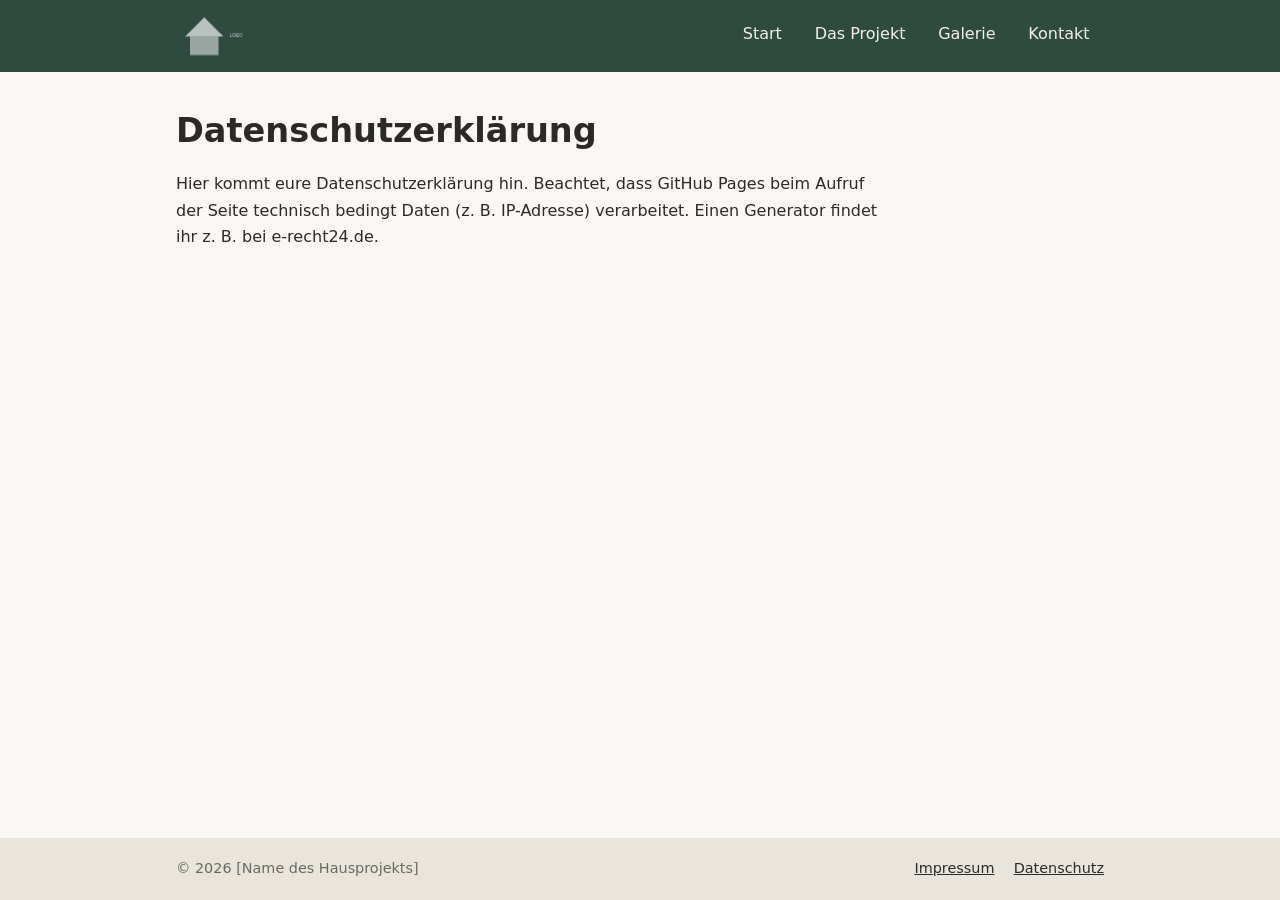
==== datenschutz.html @ 8087976a "Add files via upload" ====
<!DOCTYPE html>
<html lang="de">
<head>
<meta charset="utf-8">
<meta name="viewport" content="width=device-width, initial-scale=1">
<title>Datenschutzerklärung – [Name des Hausprojekts]</title>
<link rel="stylesheet" href="style.css">
</head>
<body>
<header class="site-header">
<div class="header-inner">
<a class="logo" href="index.html"><img src="assets/logo.png" alt="Logo [Name des Hausprojekts]"></a>
<button class="nav-toggle" aria-expanded="false" aria-controls="nav" onclick="var n=document.getElementById('nav');var o=n.classList.toggle('open');this.setAttribute('aria-expanded',o)">Menü</button>
<nav class="nav" id="nav" aria-label="Hauptnavigation">
<ul>
<li><a href="index.html">Start</a></li>
<li><a href="projekt.html">Das Projekt</a></li>
<li><a href="galerie.html">Galerie</a></li>
<li><a href="kontakt.html">Kontakt</a></li>
</ul>
</nav>
</div>
</header>
<main>
<h1>Datenschutzerklärung</h1>
<p>Hier kommt eure Datenschutzerklärung hin. Beachtet, dass GitHub Pages beim Aufruf der Seite technisch bedingt Daten (z. B. IP-Adresse) verarbeitet. Einen Generator findet ihr z. B. bei e-recht24.de.</p>
</main>
<footer class="site-footer">
<div class="footer-inner">
<span>© 2026 [Name des Hausprojekts]</span>
<ul><li><a href="impressum.html">Impressum</a></li><li><a href="datenschutz.html">Datenschutz</a></li></ul>
</div>
</footer>
</body>
</html>
---- style.css ----
:root{
  --bg:#faf8f4; --text:#2b2a28; --muted:#6b6862;
  --header-bg:#2f4a3f; --header-text:#f4f1ea; --accent:#d9a441;
  --footer-bg:#e9e5dc; --maxw:60rem;
}
*{box-sizing:border-box}
html{height:100%}
body{margin:0;min-height:100%;display:flex;flex-direction:column;
  font-family:system-ui,-apple-system,"Segoe UI",Roboto,sans-serif;
  line-height:1.65;color:var(--text);background:var(--bg)}
a{color:var(--header-bg)}
:focus-visible{outline:3px solid var(--accent);outline-offset:2px}

/* Kopfzeile */
.site-header{background:var(--header-bg);color:var(--header-text);position:sticky;top:0;z-index:10}
.header-inner{max-width:var(--maxw);margin:0 auto;padding:.5rem 1rem;
  display:flex;align-items:center;justify-content:space-between;gap:1rem;flex-wrap:wrap}
.logo img{display:block;height:3.5rem;width:auto}
.nav-toggle{display:none}
.nav ul{list-style:none;margin:0;padding:0;display:flex;gap:.25rem;flex-wrap:wrap}
.nav a{display:block;padding:.5rem .9rem;color:var(--header-text);text-decoration:none;
  border-bottom:3px solid transparent}
.nav a:hover{border-bottom-color:var(--accent)}
.nav a[aria-current="page"]{border-bottom-color:var(--accent);font-weight:600}

/* Inhalt */
main{flex:1;width:100%;max-width:var(--maxw);margin:0 auto;padding:2rem 1rem 3rem}
h1{font-size:2.1rem;line-height:1.2;margin:.2em 0 .6em}
h2{font-size:1.4rem;margin:2em 0 .5em}
p{max-width:70ch}
.hero img{width:100%;height:auto;border-radius:6px;margin-bottom:1.5rem}
.gallery{display:grid;grid-template-columns:repeat(auto-fill,minmax(14rem,1fr));gap:1rem;margin-top:1rem}
.gallery img{width:100%;height:12rem;object-fit:cover;border-radius:6px}

/* Fußzeile */
.site-footer{background:var(--footer-bg);color:var(--muted);font-size:.9rem}
.footer-inner{max-width:var(--maxw);margin:0 auto;padding:1.2rem 1rem;
  display:flex;justify-content:space-between;gap:1rem;flex-wrap:wrap}
.site-footer a{color:var(--text)}
.site-footer ul{list-style:none;margin:0;padding:0;display:flex;gap:1.2rem}

/* Handy */
@media (max-width:40rem){
  .nav-toggle{display:block;background:none;border:1px solid var(--header-text);
    color:var(--header-text);padding:.4rem .8rem;border-radius:4px;font:inherit;cursor:pointer}
  .nav{width:100%;display:none}
  .nav.open{display:block}
  .nav ul{flex-direction:column}
  h1{font-size:1.7rem}
}
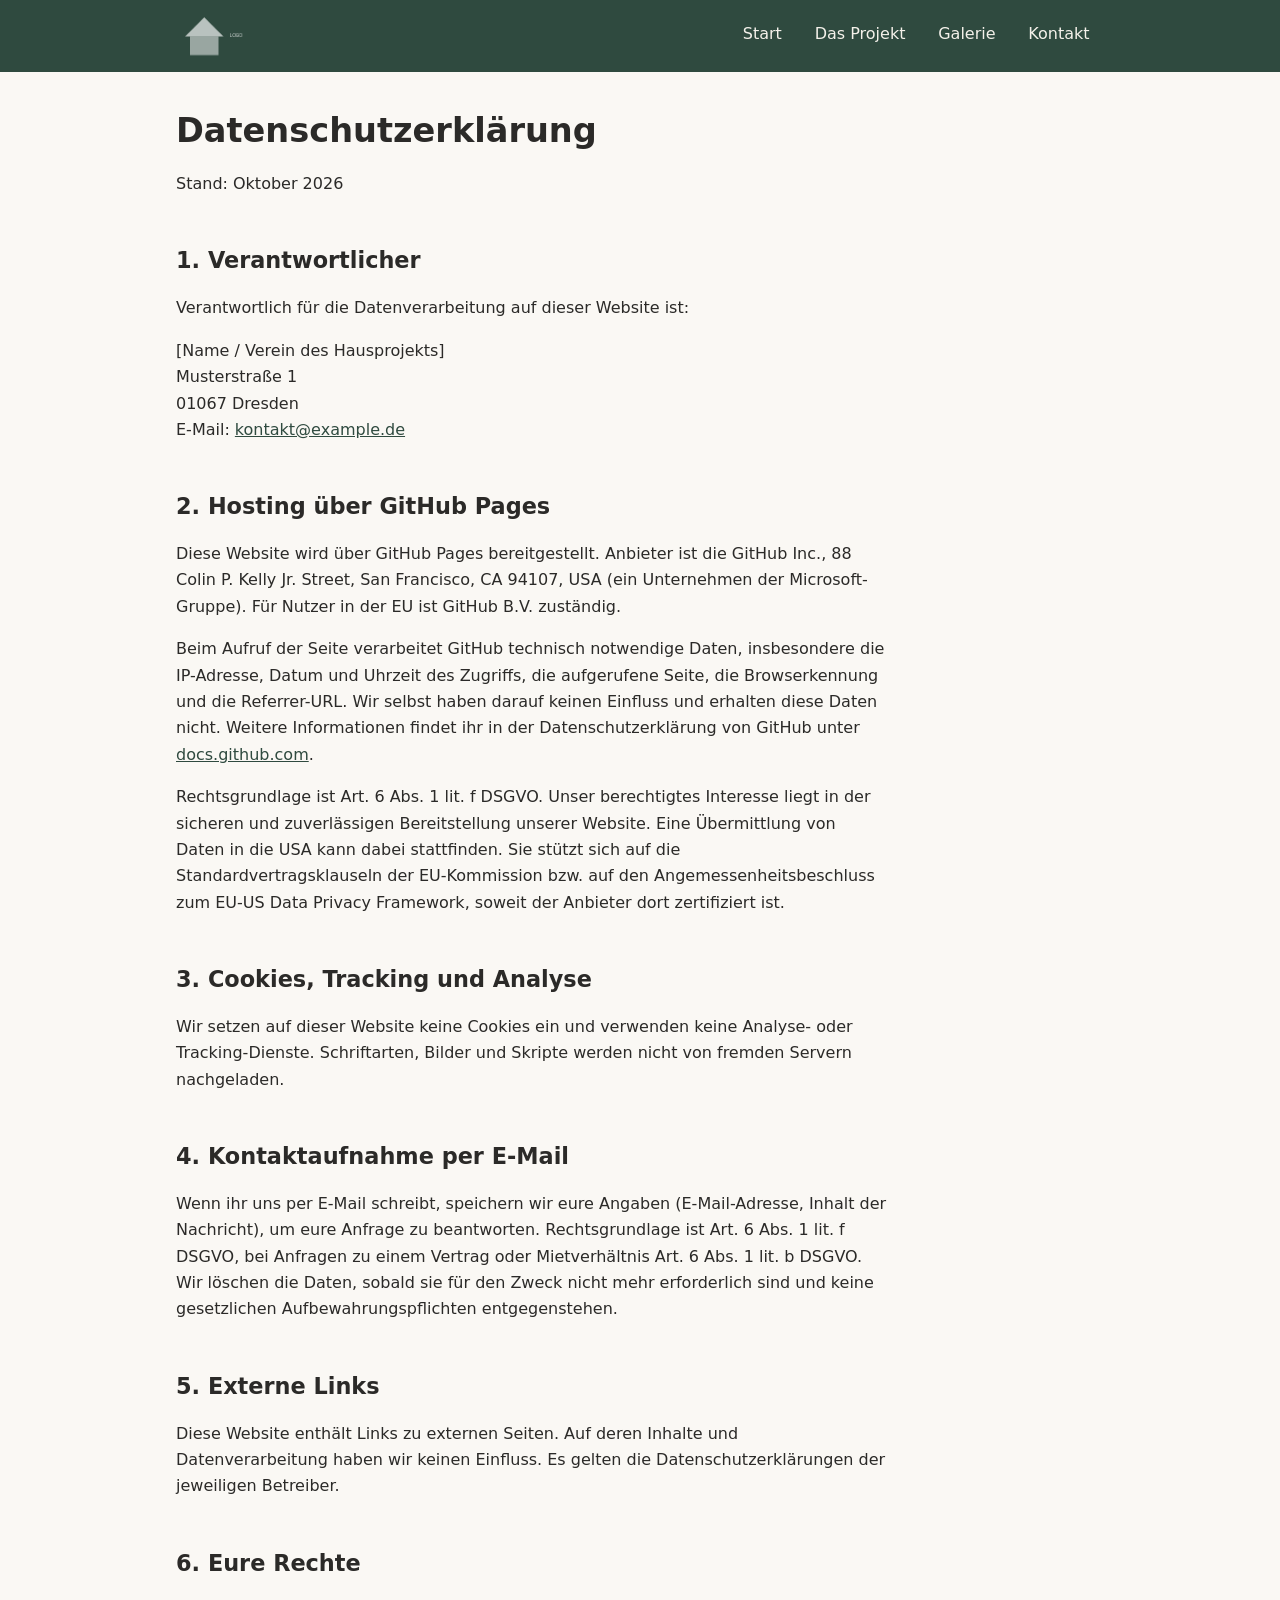
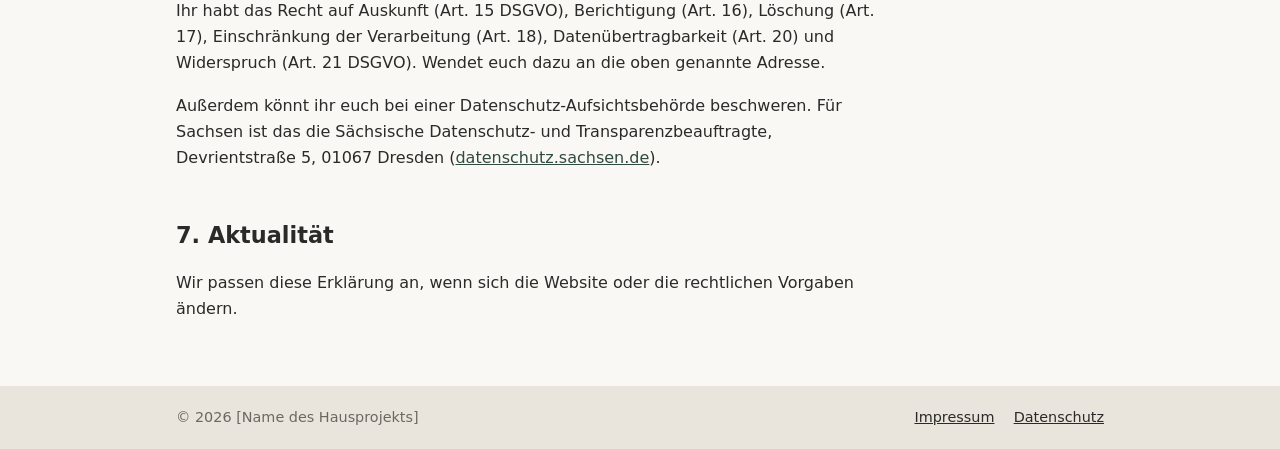
==== commit d3eb5f8a: "Add files via upload" ====
--- a/datenschutz.html
+++ b/datenschutz.html
@@ -23,7 +23,32 @@
 </header>
 <main>
 <h1>Datenschutzerklärung</h1>
-<p>Hier kommt eure Datenschutzerklärung hin. Beachtet, dass GitHub Pages beim Aufruf der Seite technisch bedingt Daten (z. B. IP-Adresse) verarbeitet. Einen Generator findet ihr z. B. bei e-recht24.de.</p>
+<p>Stand: Oktober 2026</p>
+
+<h2>1. Verantwortlicher</h2>
+<p>Verantwortlich für die Datenverarbeitung auf dieser Website ist:</p>
+<p>[Name / Verein des Hausprojekts]<br>Musterstraße 1<br>01067 Dresden<br>E-Mail: <a href="mailto:kontakt@example.de">kontakt@example.de</a></p>
+
+<h2>2. Hosting über GitHub Pages</h2>
+<p>Diese Website wird über GitHub Pages bereitgestellt. Anbieter ist die GitHub Inc., 88 Colin P. Kelly Jr. Street, San Francisco, CA 94107, USA (ein Unternehmen der Microsoft-Gruppe). Für Nutzer in der EU ist GitHub B.V. zuständig.</p>
+<p>Beim Aufruf der Seite verarbeitet GitHub technisch notwendige Daten, insbesondere die IP-Adresse, Datum und Uhrzeit des Zugriffs, die aufgerufene Seite, die Browserkennung und die Referrer-URL. Wir selbst haben darauf keinen Einfluss und erhalten diese Daten nicht. Weitere Informationen findet ihr in der Datenschutzerklärung von GitHub unter <a href="https://docs.github.com/de/site-policy/privacy-policies/github-general-privacy-statement" rel="noopener">docs.github.com</a>.</p>
+<p>Rechtsgrundlage ist Art. 6 Abs. 1 lit. f DSGVO. Unser berechtigtes Interesse liegt in der sicheren und zuverlässigen Bereitstellung unserer Website. Eine Übermittlung von Daten in die USA kann dabei stattfinden. Sie stützt sich auf die Standardvertragsklauseln der EU-Kommission bzw. auf den Angemessenheitsbeschluss zum EU-US Data Privacy Framework, soweit der Anbieter dort zertifiziert ist.</p>
+
+<h2>3. Cookies, Tracking und Analyse</h2>
+<p>Wir setzen auf dieser Website keine Cookies ein und verwenden keine Analyse- oder Tracking-Dienste. Schriftarten, Bilder und Skripte werden nicht von fremden Servern nachgeladen.</p>
+
+<h2>4. Kontaktaufnahme per E-Mail</h2>
+<p>Wenn ihr uns per E-Mail schreibt, speichern wir eure Angaben (E-Mail-Adresse, Inhalt der Nachricht), um eure Anfrage zu beantworten. Rechtsgrundlage ist Art. 6 Abs. 1 lit. f DSGVO, bei Anfragen zu einem Vertrag oder Mietverhältnis Art. 6 Abs. 1 lit. b DSGVO. Wir löschen die Daten, sobald sie für den Zweck nicht mehr erforderlich sind und keine gesetzlichen Aufbewahrungspflichten entgegenstehen.</p>
+
+<h2>5. Externe Links</h2>
+<p>Diese Website enthält Links zu externen Seiten. Auf deren Inhalte und Datenverarbeitung haben wir keinen Einfluss. Es gelten die Datenschutzerklärungen der jeweiligen Betreiber.</p>
+
+<h2>6. Eure Rechte</h2>
+<p>Ihr habt das Recht auf Auskunft (Art. 15 DSGVO), Berichtigung (Art. 16), Löschung (Art. 17), Einschränkung der Verarbeitung (Art. 18), Datenübertragbarkeit (Art. 20) und Widerspruch (Art. 21 DSGVO). Wendet euch dazu an die oben genannte Adresse.</p>
+<p>Außerdem könnt ihr euch bei einer Datenschutz-Aufsichtsbehörde beschweren. Für Sachsen ist das die Sächsische Datenschutz- und Transparenzbeauftragte, Devrientstraße 5, 01067 Dresden (<a href="https://www.datenschutz.sachsen.de" rel="noopener">datenschutz.sachsen.de</a>).</p>
+
+<h2>7. Aktualität</h2>
+<p>Wir passen diese Erklärung an, wenn sich die Website oder die rechtlichen Vorgaben ändern.</p>
 </main>
 <footer class="site-footer">
 <div class="footer-inner">
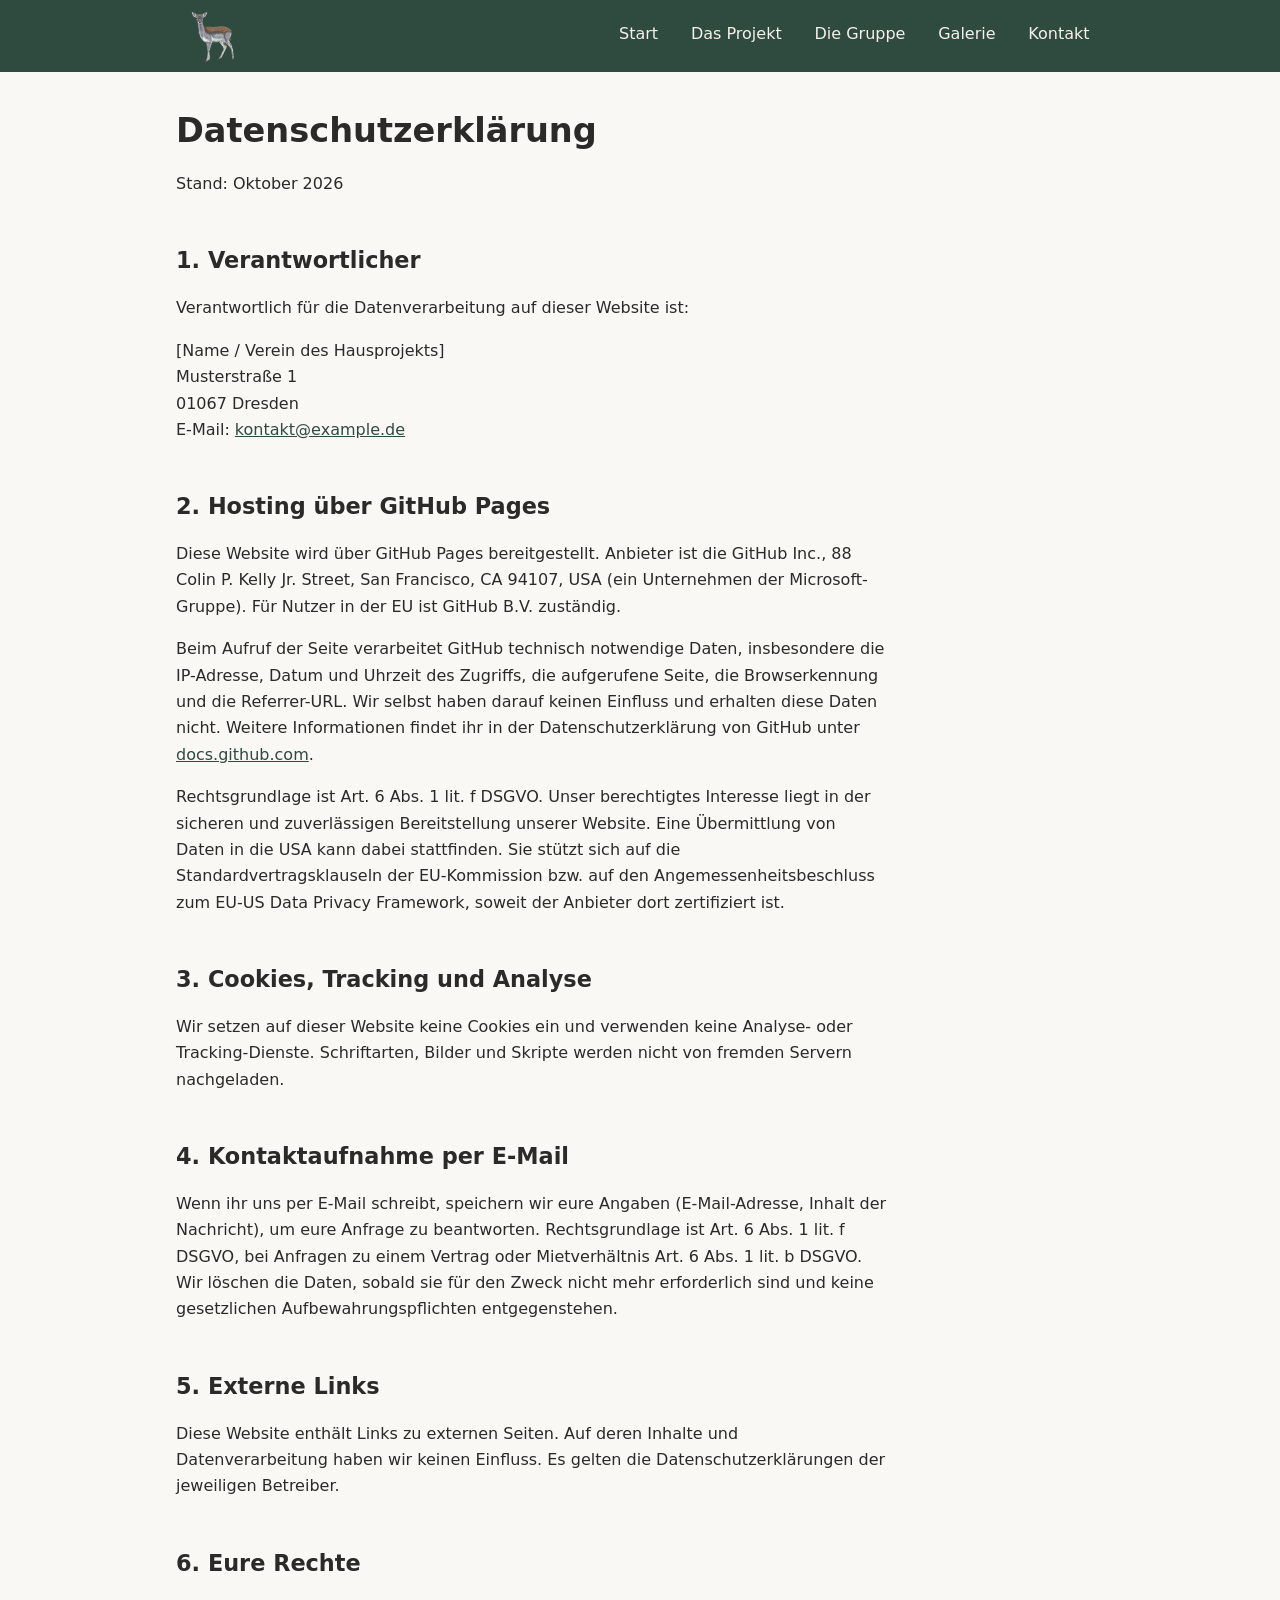
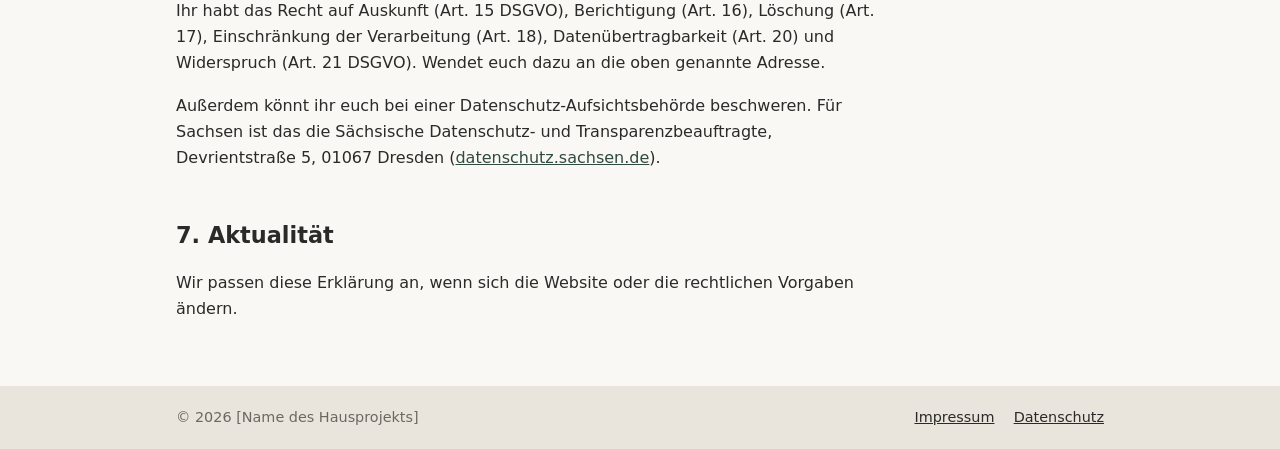
==== commit 0969d5e9: "Add files via upload" ====
--- a/datenschutz.html
+++ b/datenschutz.html
@@ -15,6 +15,7 @@
 <ul>
 <li><a href="index.html">Start</a></li>
 <li><a href="projekt.html">Das Projekt</a></li>
+<li><a href="gruppe.html">Die Gruppe</a></li>
 <li><a href="galerie.html">Galerie</a></li>
 <li><a href="kontakt.html">Kontakt</a></li>
 </ul>
--- a/style.css
+++ b/style.css
@@ -48,3 +48,10 @@
   .nav ul{flex-direction:column}
   h1{font-size:1.7rem}
 }
+
+
+.werte{margin:1rem 0 2rem}
+.werte dt{font-weight:700;font-size:1.15rem;margin-top:1.5rem;
+  padding-left:.8rem;border-left:4px solid var(--accent)}
+.werte dd{margin:.3rem 0 0;padding-left:.8rem;max-width:70ch;
+  border-left:4px solid var(--accent)}
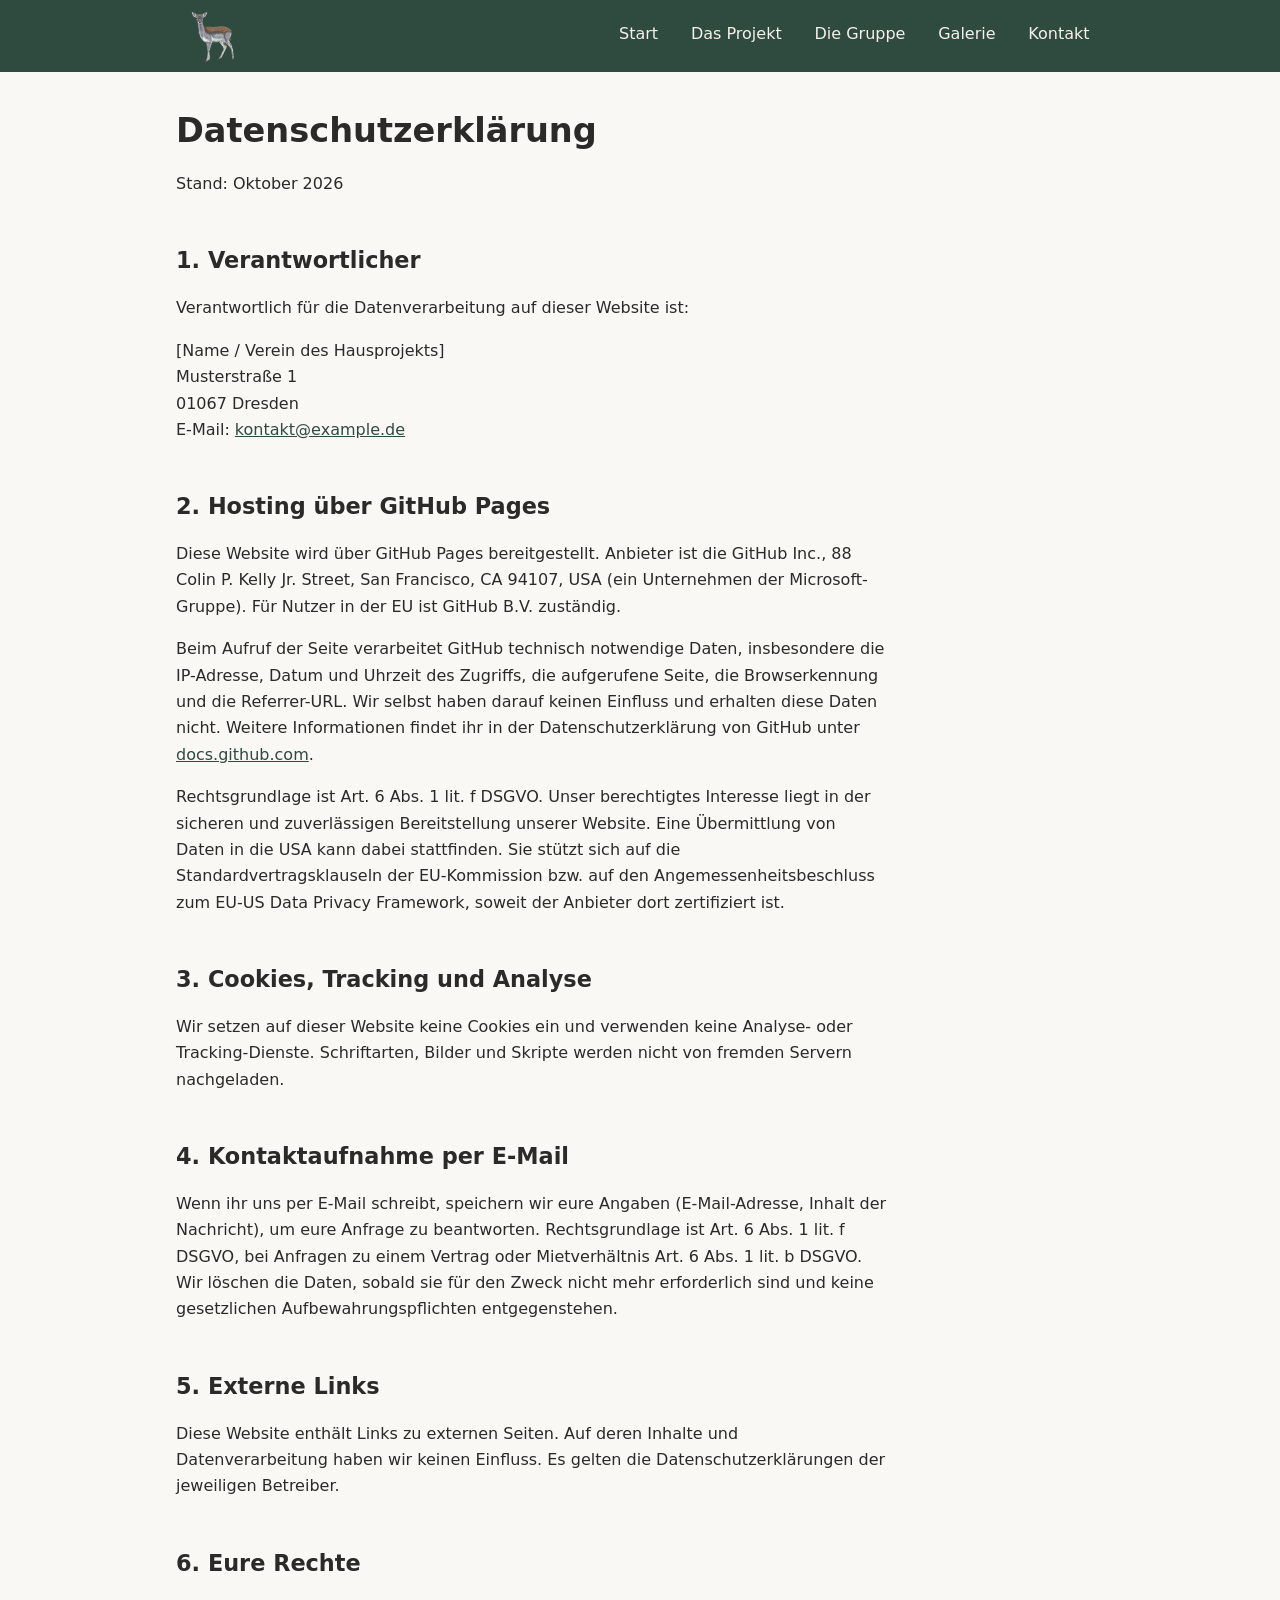
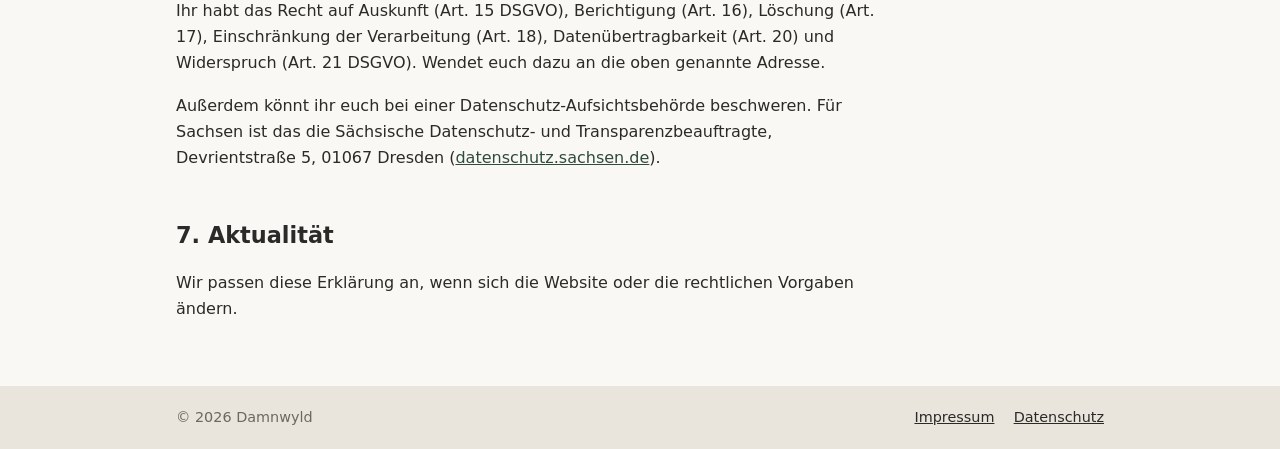
==== commit d7457b4b: "Add files via upload" ====
--- a/datenschutz.html
+++ b/datenschutz.html
@@ -53,7 +53,7 @@
 </main>
 <footer class="site-footer">
 <div class="footer-inner">
-<span>© 2026 [Name des Hausprojekts]</span>
+<span>© 2026 Damnwyld</span>
 <ul><li><a href="impressum.html">Impressum</a></li><li><a href="datenschutz.html">Datenschutz</a></li></ul>
 </div>
 </footer>
